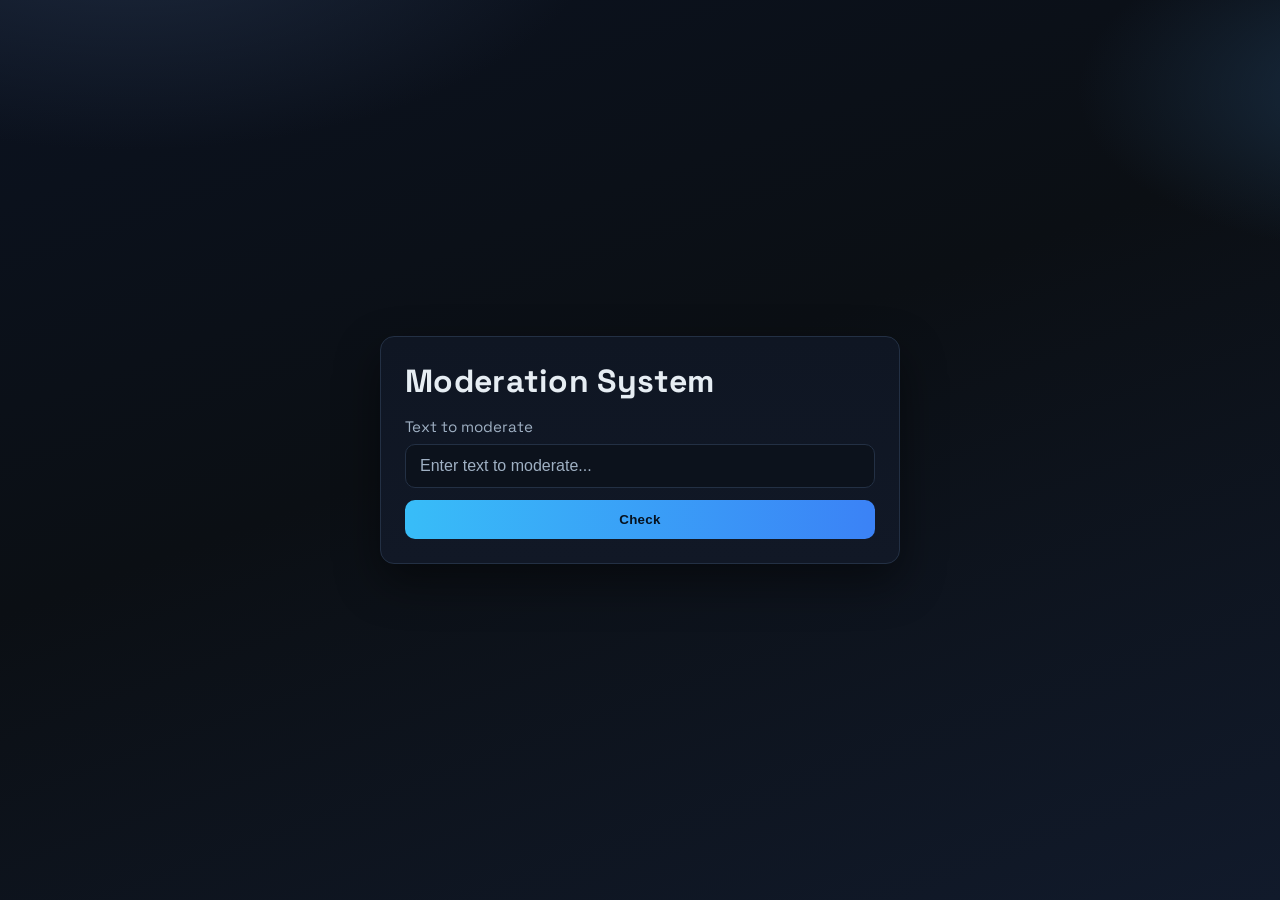
==== www/index.html @ 79d78698 "First commit" ====
<!DOCTYPE html>
<html lang="en">
<head>
    <meta charset="UTF-8">
    <meta name="viewport" content="width=device-width, initial-scale=1.0">
    <title>Moderation System</title>
    <style>
        @import url("https://fonts.googleapis.com/css2?family=Space+Grotesk:wght@400;600;700&display=swap");
        :root {
            color-scheme: dark;
            --bg-0: #0b0f14;
            --bg-1: #0b1220;
            --bg-2: #111a2b;
            --panel: #111826;
            --border: #233044;
            --text: #e6edf3;
            --muted: #9fb0c3;
            --accent-1: #38bdf8;
            --accent-2: #3b82f6;
            --accent-3: #6366f1;
            --ok: #6ee7b7;
            --ko: #fb7185;
        }
        * {
            box-sizing: border-box;
        }
        html,
        body {
            height: 100%;
            margin: 0;
        }
        body {
            font-family: "Space Grotesk", sans-serif;
            display: flex;
            align-items: center;
            justify-content: center;
            padding: 24px;
            color: var(--text);
            background:
                radial-gradient(800px 400px at 10% -10%, #1e2a3e 0%, transparent 60%),
                radial-gradient(600px 300px at 110% 10%, #1a2f45 0%, transparent 55%),
                linear-gradient(160deg, var(--bg-1) 0%, var(--bg-0) 45%, var(--bg-2) 100%);
        }
        .container {
            width: 100%;
            max-width: 520px;
            border: 1px solid var(--border);
            background: linear-gradient(180deg, #0f1623 0%, var(--panel) 100%);
            padding: 24px;
            border-radius: 14px;
            box-shadow: 0 18px 45px rgba(0, 0, 0, 0.45);
            position: relative;
            z-index: 1;
        }
        h1 {
            margin: 0 0 16px;
            font-weight: 700;
            letter-spacing: 0.3px;
        }
        label {
            display: block;
            margin-bottom: 8px;
            color: var(--muted);
            font-size: 0.95rem;
        }
        input {
            width: 100%;
            padding: 12px 14px;
            margin-bottom: 12px;
            border: 1px solid var(--border);
            border-radius: 10px;
            background: #0c121c;
            color: var(--text);
            font-size: 1rem;
            outline: none;
        }
        input:focus {
            border-color: #2f4461;
            box-shadow: 0 0 0 3px rgba(56, 189, 248, 0.15);
        }
        input::placeholder {
            color: var(--muted);
        }
        button {
            width: 100%;
            padding: 12px 14px;
            border: none;
            border-radius: 10px;
            color: #06121f;
            font-weight: 700;
            letter-spacing: 0.3px;
            cursor: pointer;
            background: linear-gradient(90deg, var(--accent-1), var(--accent-2), var(--accent-3));
            background-size: 200% 100%;
            transition: transform 180ms ease, box-shadow 200ms ease;
            animation: shimmer 3.5s ease infinite;
        }
        button:hover {
            transform: translateY(-1px) scale(1.01);
            box-shadow: 0 10px 22px rgba(59, 130, 246, 0.35);
        }
        button:active {
            transform: translateY(0) scale(0.99);
        }
        #result {
            margin-top: 16px;
            padding-left: 14px;
            min-height: 28px;
            font-size: 1.05rem;
            font-weight: 700;
        }
        #result.ok {
            color: var(--ok);
        }
        #result.ko {
            color: var(--ko);
        }

        /* ── full-screen watermark overlay ── */
        #bg-watermark {
            position: fixed;
            inset: 0;
            display: flex;
            align-items: center;
            justify-content: flex-start;
            pointer-events: none;
            z-index: 0;

            transform: translateX(100%);
            transition: transform 1.2s ease, opacity 0.6s ease;
            opacity: 0;
        }


        #bg-watermark.visible {
            /* opacity: 1; */
            opacity: 1;
            transform: translateX(0);
        }
        #bg-watermark .watermark-text {
            font-size: clamp(14rem, 45vw, 42rem);
            font-weight: 900;
            letter-spacing: 0.05em;
            user-select: none;
        }
        #bg-watermark.ok {
            background: radial-gradient(circle at 50% 50%, rgba(110, 231, 183, 0.12) 0%, transparent 70%);
        }
        #bg-watermark.ok .watermark-text {
            color: rgba(110, 231, 183, 0.14);
        }
        #bg-watermark.ko {
            background: radial-gradient(circle at 50% 50%, rgba(251, 113, 133, 0.12) 0%, transparent 70%);
        }
        #bg-watermark.ko .watermark-text {
            color: rgba(251, 113, 133, 0.14);
        }

        @keyframes shimmer {
            0% {
                background-position: 0% 50%;
            }
            50% {
                background-position: 100% 50%;
            }
            100% {
                background-position: 0% 50%;
            }
        }
    </style>
</head>
<body>
    <!-- full-screen watermark -->
    <div id="bg-watermark">
        <span class="watermark-text"></span>
    </div>

    <div class="container">
        <h1>Moderation System</h1>
        <form id="moderationForm">
            <label for="inputText">Text to moderate</label>
            <input id="inputText" name="text" placeholder="Enter text to moderate..." required />
            <button type="submit">Check</button>
        </form>
        <div id="result" style="display: none"></div>
    </div>

    <script>
        const form = document.getElementById('moderationForm');
        const resultDiv = document.getElementById('result');
        const watermark = document.getElementById('bg-watermark');
        const watermarkText = watermark.querySelector('.watermark-text');

        function showResult(result) {
            const cls = result === 'OK' ? 'ok' : 'ko';

            // small inline result
            resultDiv.textContent = result;
            resultDiv.className = cls;
            resultDiv.style.display = 'block';

            // reset watermark: snap to hidden state immediately
            watermark.classList.remove('visible', 'ok', 'ko');
            watermark.style.transition = 'none';
            void watermark.offsetWidth;           // force reflow

            // re-enable transition and trigger fade/slide in
            watermark.style.transition = '';
            watermarkText.textContent = result;
            watermark.classList.add(cls, 'visible');
        }

        form.addEventListener('submit', async (event) => {
            event.preventDefault();
            const input = document.getElementById('inputText').value;

            try {
                const response = await fetch('/moderate', {
                    method: 'POST',
                    headers: {
                        'Content-Type': 'application/json',
                    },
                    body: JSON.stringify({ text: input })
                });

                const data = await response.json();
                showResult((data.result || 'KO').toUpperCase());
            } catch (error) {
                console.error('Error:', error);
                showResult('KO');
            }
        });
    </script>
</body>
</html>
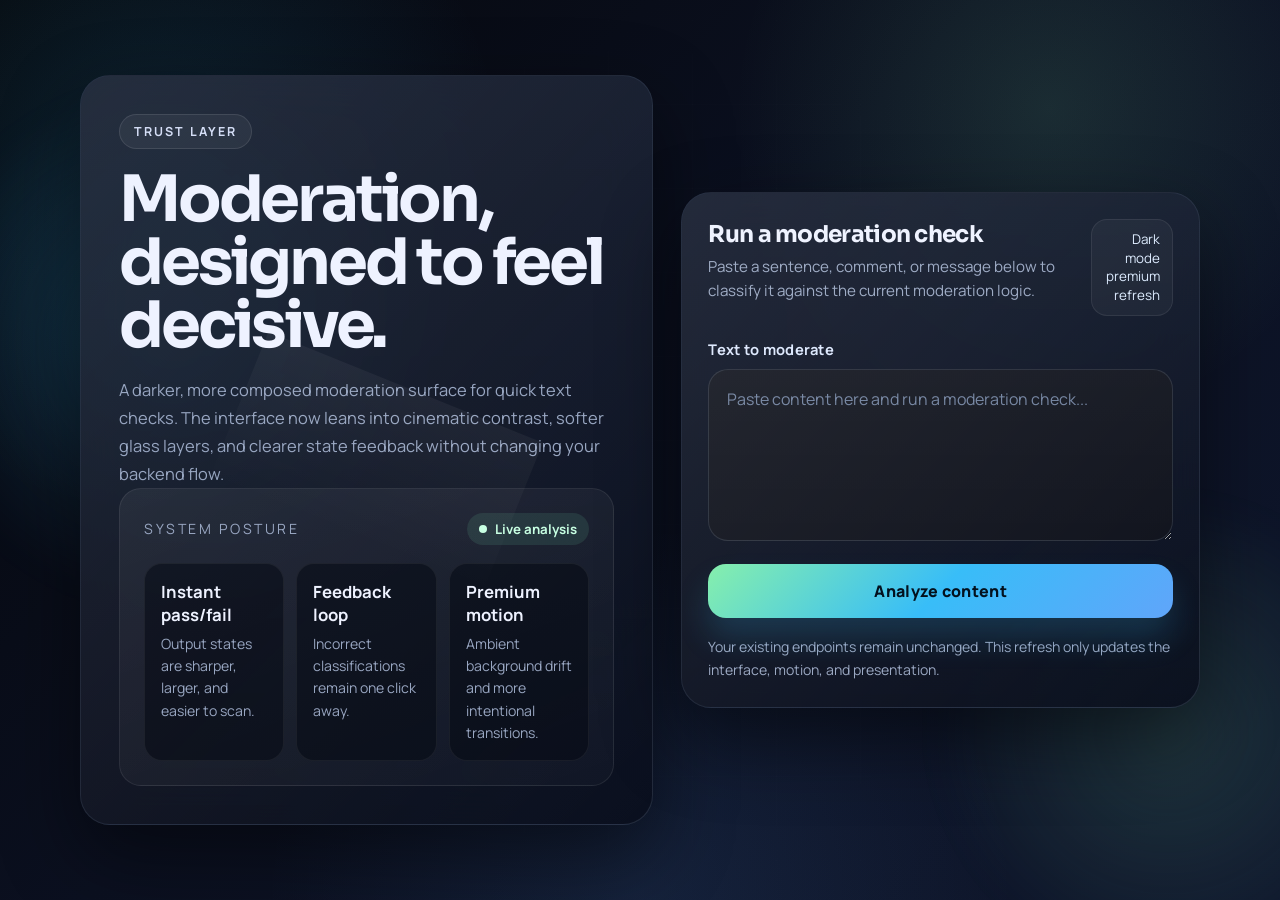
==== commit 8b4c3d72: "Enhance moderation system with detailed explanations for decisions - Implemented `_single_word_expla" ====
--- a/www/index.html
+++ b/www/index.html
@@ -1,218 +1,995 @@
 <!DOCTYPE html>
 <html lang="en">
+
 <head>
     <meta charset="UTF-8">
     <meta name="viewport" content="width=device-width, initial-scale=1.0">
     <title>Moderation System</title>
     <style>
-        @import url("https://fonts.googleapis.com/css2?family=Space+Grotesk:wght@400;600;700&display=swap");
+        @import url("https://fonts.googleapis.com/css2?family=Manrope:wght@400;500;600;700;800&family=Sora:wght@500;600;700&display=swap");
+
         :root {
             color-scheme: dark;
-            --bg-0: #0b0f14;
-            --bg-1: #0b1220;
-            --bg-2: #111a2b;
-            --panel: #111826;
-            --border: #233044;
-            --text: #e6edf3;
-            --muted: #9fb0c3;
-            --accent-1: #38bdf8;
-            --accent-2: #3b82f6;
-            --accent-3: #6366f1;
-            --ok: #6ee7b7;
-            --ko: #fb7185;
-        }
+            --bg-0: #05070b;
+            --bg-1: #0b1020;
+            --bg-2: #0f172d;
+            --panel: rgba(9, 14, 28, 0.76);
+            --panel-strong: rgba(16, 24, 43, 0.92);
+            --panel-soft: rgba(255, 255, 255, 0.04);
+            --border: rgba(151, 164, 190, 0.18);
+            --border-strong: rgba(151, 164, 190, 0.28);
+            --text: #eef2ff;
+            --muted: #98a6c1;
+            --accent-1: #86efac;
+            --accent-2: #38bdf8;
+            --accent-3: #60a5fa;
+            --ok: #7ef0bd;
+            --ko: #ff7c97;
+            --shadow: 0 30px 80px rgba(0, 0, 0, 0.48);
+            --radius-xl: 30px;
+            --radius-lg: 22px;
+            --radius-md: 16px;
+        }
+
         * {
             box-sizing: border-box;
         }
+
         html,
         body {
-            height: 100%;
+            min-height: 100%;
             margin: 0;
         }
+
         body {
-            font-family: "Space Grotesk", sans-serif;
+            font-family: "Manrope", sans-serif;
+            color: var(--text);
+            background:
+                radial-gradient(circle at 12% 18%, rgba(56, 189, 248, 0.14), transparent 26%),
+                radial-gradient(circle at 82% 12%, rgba(134, 239, 172, 0.12), transparent 24%),
+                radial-gradient(circle at 50% 100%, rgba(96, 165, 250, 0.1), transparent 34%),
+                linear-gradient(135deg, var(--bg-0) 0%, var(--bg-1) 45%, var(--bg-2) 100%);
+            overflow-x: hidden;
+        }
+
+        body::before,
+        body::after {
+            content: "";
+            position: fixed;
+            inset: auto;
+            pointer-events: none;
+            z-index: 0;
+            filter: blur(18px);
+            animation: drift 18s ease-in-out infinite;
+        }
+
+        body::before {
+            top: 8%;
+            left: -8%;
+            width: 34rem;
+            height: 34rem;
+            background: radial-gradient(circle, rgba(56, 189, 248, 0.2) 0%, rgba(56, 189, 248, 0) 68%);
+        }
+
+        body::after {
+            right: -10%;
+            bottom: -8%;
+            width: 30rem;
+            height: 30rem;
+            background: radial-gradient(circle, rgba(134, 239, 172, 0.14) 0%, rgba(134, 239, 172, 0) 70%);
+            animation-duration: 22s;
+            animation-direction: reverse;
+        }
+
+        .page {
+            position: relative;
+            z-index: 1;
+            min-height: 100vh;
+            display: grid;
+            place-items: center;
+            padding: 40px 24px;
+        }
+
+        .page::before {
+            content: "";
+            position: absolute;
+            inset: 20px;
+            border-radius: 36px;
+            background-image:
+                linear-gradient(rgba(255, 255, 255, 0.035) 1px, transparent 1px),
+                linear-gradient(90deg, rgba(255, 255, 255, 0.035) 1px, transparent 1px);
+            background-size: 84px 84px;
+            mask-image: radial-gradient(circle at center, black 46%, transparent 88%);
+            opacity: 0.28;
+            pointer-events: none;
+        }
+
+        .shell {
+            width: min(1120px, 100%);
+            display: grid;
+            grid-template-columns: minmax(0, 1.05fr) minmax(380px, 0.95fr);
+            gap: 28px;
+            align-items: stretch;
+        }
+
+        .panel {
+            position: relative;
+            overflow: hidden;
+            border: 1px solid var(--border);
+            border-radius: var(--radius-xl);
+            background: linear-gradient(180deg, rgba(16, 24, 43, 0.8) 0%, rgba(9, 14, 28, 0.88) 100%);
+            backdrop-filter: blur(24px);
+            box-shadow: var(--shadow);
+        }
+
+        .panel::before {
+            content: "";
+            position: absolute;
+            inset: 0;
+            background: linear-gradient(135deg, rgba(255, 255, 255, 0.09), rgba(255, 255, 255, 0));
+            pointer-events: none;
+        }
+
+        .hero {
+            padding: 38px;
+            display: flex;
+            flex-direction: column;
+            justify-content: space-between;
+            min-height: 640px;
+        }
+
+        .hero-copy,
+        .form-panel,
+        .signal-card,
+        .metric,
+        .result-panel {
+            opacity: 0;
+            transform: translateY(18px);
+            animation: rise-in 700ms cubic-bezier(0.22, 1, 0.36, 1) forwards;
+        }
+
+        .form-panel {
+            animation-delay: 90ms;
+        }
+
+        .signal-card {
+            animation-delay: 160ms;
+        }
+
+        .metric:nth-child(1) {
+            animation-delay: 220ms;
+        }
+
+        .metric:nth-child(2) {
+            animation-delay: 280ms;
+        }
+
+        .metric:nth-child(3) {
+            animation-delay: 340ms;
+        }
+
+        .eyebrow {
+            width: fit-content;
+            margin-bottom: 20px;
+            padding: 8px 14px;
+            border: 1px solid rgba(255, 255, 255, 0.1);
+            border-radius: 999px;
+            background: rgba(255, 255, 255, 0.05);
+            color: #d5def6;
+            font-size: 0.78rem;
+            font-weight: 700;
+            letter-spacing: 0.16em;
+            text-transform: uppercase;
+        }
+
+        h1 {
+            margin: 0;
+            font-family: "Sora", sans-serif;
+            font-size: clamp(2.7rem, 5vw, 4.9rem);
+            line-height: 0.98;
+            letter-spacing: -0.05em;
+            max-width: 10ch;
+        }
+
+        .hero-copy p {
+            margin: 18px 0 0;
+            max-width: 56ch;
+            color: var(--muted);
+            font-size: 1.03rem;
+            line-height: 1.7;
+        }
+
+        .signal-card {
+            position: relative;
+            display: grid;
+            gap: 18px;
+            padding: 24px;
+            border-radius: var(--radius-lg);
+            border: 1px solid rgba(255, 255, 255, 0.08);
+            background: linear-gradient(160deg, rgba(255, 255, 255, 0.06), rgba(255, 255, 255, 0.025));
+        }
+
+        .signal-card::after {
+            content: "";
+            position: absolute;
+            inset: -40% auto auto 10%;
+            width: 60%;
+            height: 160%;
+            background: linear-gradient(180deg, rgba(255, 255, 255, 0.12), transparent 34%);
+            opacity: 0.38;
+            transform: rotate(22deg);
+        }
+
+        .signal-header {
             display: flex;
             align-items: center;
-            justify-content: center;
-            padding: 24px;
+            justify-content: space-between;
+            gap: 16px;
+        }
+
+        .signal-title {
+            font-size: 0.88rem;
+            color: var(--muted);
+            text-transform: uppercase;
+            letter-spacing: 0.18em;
+        }
+
+        .status-pill {
+            display: inline-flex;
+            align-items: center;
+            gap: 8px;
+            padding: 7px 12px;
+            border-radius: 999px;
+            background: rgba(126, 240, 189, 0.1);
+            color: #c7ffe2;
+            font-size: 0.83rem;
+            font-weight: 700;
+        }
+
+        .status-pill::before {
+            content: "";
+            width: 8px;
+            height: 8px;
+            border-radius: 50%;
+            background: currentColor;
+            box-shadow: 0 0 0 0 rgba(199, 255, 226, 0.55);
+            animation: pulse 2.4s infinite;
+        }
+
+        .signal-grid {
+            display: grid;
+            grid-template-columns: repeat(3, minmax(0, 1fr));
+            gap: 12px;
+        }
+
+        .metric {
+            padding: 16px;
+            border-radius: 18px;
+            background: rgba(5, 9, 19, 0.52);
+            border: 1px solid rgba(255, 255, 255, 0.06);
+        }
+
+        .metric strong {
+            display: block;
+            margin-bottom: 6px;
+            font-size: 1.05rem;
             color: var(--text);
+        }
+
+        .metric span {
+            color: var(--muted);
+            font-size: 0.88rem;
+            line-height: 1.45;
+        }
+
+        .form-panel {
+            padding: 26px;
+            display: grid;
+            gap: 22px;
+            align-self: center;
+        }
+
+        .panel-head {
+            display: flex;
+            align-items: flex-start;
+            justify-content: space-between;
+            gap: 18px;
+        }
+
+        .panel-head h2 {
+            margin: 0 0 6px;
+            font-family: "Sora", sans-serif;
+            font-size: 1.45rem;
+            letter-spacing: -0.03em;
+        }
+
+        .panel-head p {
+            margin: 0;
+            color: var(--muted);
+            line-height: 1.6;
+            font-size: 0.95rem;
+        }
+
+        .panel-chip {
+            padding: 10px 12px;
+            border-radius: 16px;
+            background: rgba(255, 255, 255, 0.04);
+            border: 1px solid rgba(255, 255, 255, 0.08);
+            color: #dbeafe;
+            font-size: 0.84rem;
+            line-height: 1.4;
+            text-align: right;
+        }
+
+        form {
+            display: grid;
+            gap: 18px;
+        }
+
+        label {
+            display: inline-block;
+            margin-bottom: 10px;
+            color: #dce7fd;
+            font-size: 0.92rem;
+            font-weight: 700;
+            letter-spacing: 0.02em;
+        }
+
+        textarea {
+            width: 100%;
+            min-height: 172px;
+            resize: vertical;
+            padding: 16px 18px;
+            border-radius: 20px;
+            border: 1px solid var(--border);
             background:
-                radial-gradient(800px 400px at 10% -10%, #1e2a3e 0%, transparent 60%),
-                radial-gradient(600px 300px at 110% 10%, #1a2f45 0%, transparent 55%),
-                linear-gradient(160deg, var(--bg-1) 0%, var(--bg-0) 45%, var(--bg-2) 100%);
-        }
-        .container {
-            width: 100%;
-            max-width: 520px;
+                linear-gradient(180deg, rgba(255, 255, 255, 0.05), rgba(255, 255, 255, 0.03)),
+                rgba(6, 10, 20, 0.88);
+            color: var(--text);
+            font: inherit;
+            font-size: 1rem;
+            line-height: 1.65;
+            outline: none;
+            transition: border-color 180ms ease, box-shadow 180ms ease, transform 180ms ease;
+        }
+
+        textarea::placeholder {
+            color: #71829f;
+        }
+
+        textarea:focus {
+            border-color: rgba(96, 165, 250, 0.5);
+            box-shadow: 0 0 0 4px rgba(56, 189, 248, 0.12), inset 0 1px 0 rgba(255, 255, 255, 0.05);
+            transform: translateY(-1px);
+        }
+
+        .action-row {
+            display: flex;
+            flex-wrap: wrap;
+            gap: 12px;
+            align-items: center;
+        }
+
+        button {
+            appearance: none;
+            border: 0;
+            font: inherit;
+            cursor: pointer;
+            transition: transform 180ms ease, box-shadow 220ms ease, border-color 180ms ease, background 180ms ease;
+        }
+
+        .primary-btn {
+            position: relative;
+            flex: 1 1 240px;
+            overflow: hidden;
+            padding: 16px 22px;
+            border-radius: 18px;
+            background: linear-gradient(135deg, var(--accent-1) 0%, var(--accent-2) 50%, var(--accent-3) 100%);
+            color: #03111e;
+            font-weight: 800;
+            letter-spacing: 0.02em;
+            box-shadow: 0 20px 32px rgba(56, 189, 248, 0.18);
+        }
+
+        .primary-btn::before {
+            content: "";
+            position: absolute;
+            inset: 0;
+            background: linear-gradient(115deg, transparent 25%, rgba(255, 255, 255, 0.42) 50%, transparent 75%);
+            transform: translateX(-130%);
+        }
+
+        .primary-btn:hover {
+            transform: translateY(-2px);
+            box-shadow: 0 26px 42px rgba(56, 189, 248, 0.26);
+        }
+
+        .primary-btn:hover::before {
+            animation: sweep 900ms ease;
+        }
+
+        .primary-btn:active {
+            transform: translateY(0);
+        }
+
+        .primary-btn.is-loading {
+            color: rgba(3, 17, 30, 0.76);
+            pointer-events: none;
+            filter: saturate(0.85);
+        }
+
+        .secondary-btn {
+            display: none;
+            padding: 16px 18px;
+            border-radius: 18px;
             border: 1px solid var(--border);
-            background: linear-gradient(180deg, #0f1623 0%, var(--panel) 100%);
-            padding: 24px;
-            border-radius: 14px;
-            box-shadow: 0 18px 45px rgba(0, 0, 0, 0.45);
+            background: rgba(255, 255, 255, 0.04);
+            color: var(--text);
+            min-width: 170px;
+        }
+
+        .secondary-btn:hover {
+            transform: translateY(-2px);
+            border-color: var(--border-strong);
+            background: rgba(255, 255, 255, 0.07);
+        }
+
+        .note {
+            color: var(--muted);
+            font-size: 0.88rem;
+            line-height: 1.6;
+        }
+
+        .result-panel {
             position: relative;
-            z-index: 1;
-        }
-        h1 {
-            margin: 0 0 16px;
+            display: none;
+            overflow: hidden;
+            padding: 22px;
+            border-radius: 22px;
+            border: 1px solid rgba(255, 255, 255, 0.08);
+            background: linear-gradient(180deg, rgba(255, 255, 255, 0.05), rgba(255, 255, 255, 0.02));
+            transition: border-color 220ms ease, box-shadow 220ms ease, background 220ms ease;
+        }
+
+        .result-panel::before {
+            content: "";
+            position: absolute;
+            inset: -1px;
+            background: linear-gradient(120deg, rgba(255, 255, 255, 0.18), transparent 35%, transparent 65%, rgba(255, 255, 255, 0.08));
+            opacity: 0.35;
+            pointer-events: none;
+        }
+
+        .result-panel.ok {
+            border-color: rgba(126, 240, 189, 0.26);
+            box-shadow: inset 0 1px 0 rgba(255, 255, 255, 0.05), 0 14px 32px rgba(126, 240, 189, 0.09);
+        }
+
+        .result-panel.ko {
+            border-color: rgba(255, 124, 151, 0.28);
+            box-shadow: inset 0 1px 0 rgba(255, 255, 255, 0.05), 0 14px 32px rgba(255, 124, 151, 0.1);
+        }
+
+        .result-meta {
+            display: flex;
+            align-items: center;
+            justify-content: space-between;
+            gap: 18px;
+            margin-bottom: 16px;
+        }
+
+        .result-label {
+            font-size: 0.82rem;
+            color: var(--muted);
+            text-transform: uppercase;
+            letter-spacing: 0.2em;
+        }
+
+        .result-state {
+            display: inline-flex;
+            align-items: center;
+            gap: 10px;
+            padding: 8px 14px;
+            border-radius: 999px;
+            font-size: 0.85rem;
+            font-weight: 800;
+            letter-spacing: 0.08em;
+            text-transform: uppercase;
+        }
+
+        .result-panel.ok .result-state {
+            color: #d5ffea;
+            background: rgba(126, 240, 189, 0.12);
+        }
+
+        .result-panel.ko .result-state {
+            color: #ffd0da;
+            background: rgba(255, 124, 151, 0.12);
+        }
+
+        #result {
+            margin: 0;
+            font-family: "Sora", sans-serif;
+            font-size: clamp(2.4rem, 8vw, 4.2rem);
+            line-height: 1;
+            letter-spacing: -0.06em;
+        }
+
+        .result-panel.ok #result {
+            color: var(--ok);
+        }
+
+        .result-panel.ko #result {
+            color: var(--ko);
+        }
+
+        .result-copy {
+            margin-top: 12px;
+            color: var(--muted);
+            line-height: 1.7;
+            max-width: 52ch;
+        }
+
+        .explanation-box {
+            margin-top: 18px;
+            padding-top: 18px;
+            border-top: 1px solid rgba(255, 255, 255, 0.08);
+            display: grid;
+            gap: 14px;
+        }
+
+        .explanation-head {
+            display: flex;
+            align-items: center;
+            justify-content: space-between;
+            gap: 12px;
+            flex-wrap: wrap;
+        }
+
+        .explanation-title {
+            font-size: 0.82rem;
+            color: var(--muted);
+            text-transform: uppercase;
+            letter-spacing: 0.2em;
+        }
+
+        .explanation-mode {
+            padding: 6px 10px;
+            border-radius: 999px;
+            background: rgba(255, 255, 255, 0.05);
+            border: 1px solid rgba(255, 255, 255, 0.08);
+            color: #d6def1;
+            font-size: 0.78rem;
+            text-transform: capitalize;
+        }
+
+        .explanation-summary {
+            margin: 0;
+            color: #ced9f0;
+            line-height: 1.7;
+        }
+
+        .term-groups {
+            display: grid;
+            grid-template-columns: repeat(2, minmax(0, 1fr));
+            gap: 12px;
+        }
+
+        .term-group {
+            padding: 14px;
+            border-radius: 16px;
+            background: rgba(255, 255, 255, 0.035);
+            border: 1px solid rgba(255, 255, 255, 0.06);
+        }
+
+        .term-group h3 {
+            margin: 0 0 12px;
+            font-size: 0.86rem;
+            letter-spacing: 0.04em;
+            text-transform: uppercase;
+            color: #dbe7ff;
+        }
+
+        .term-list {
+            display: flex;
+            flex-wrap: wrap;
+            gap: 8px;
+        }
+
+        .term-chip {
+            display: inline-flex;
+            align-items: center;
+            gap: 8px;
+            padding: 8px 10px;
+            border-radius: 999px;
+            font-size: 0.84rem;
             font-weight: 700;
-            letter-spacing: 0.3px;
-        }
-        label {
-            display: block;
-            margin-bottom: 8px;
+            letter-spacing: 0.01em;
+            background: rgba(255, 255, 255, 0.06);
+            border: 1px solid rgba(255, 255, 255, 0.08);
+            color: var(--text);
+        }
+
+        .term-chip.flagged {
+            background: rgba(255, 124, 151, 0.1);
+            border-color: rgba(255, 124, 151, 0.16);
+            color: #ffd4de;
+        }
+
+        .term-chip.allowed {
+            background: rgba(126, 240, 189, 0.1);
+            border-color: rgba(126, 240, 189, 0.16);
+            color: #d5ffea;
+        }
+
+        .term-score {
+            opacity: 0.82;
+            font-size: 0.78rem;
+        }
+
+        .empty-terms {
             color: var(--muted);
-            font-size: 0.95rem;
-        }
-        input {
-            width: 100%;
-            padding: 12px 14px;
-            margin-bottom: 12px;
-            border: 1px solid var(--border);
-            border-radius: 10px;
-            background: #0c121c;
-            color: var(--text);
-            font-size: 1rem;
-            outline: none;
-        }
-        input:focus {
-            border-color: #2f4461;
-            box-shadow: 0 0 0 3px rgba(56, 189, 248, 0.15);
-        }
-        input::placeholder {
-            color: var(--muted);
-        }
-        button {
-            width: 100%;
-            padding: 12px 14px;
-            border: none;
-            border-radius: 10px;
-            color: #06121f;
-            font-weight: 700;
-            letter-spacing: 0.3px;
-            cursor: pointer;
-            background: linear-gradient(90deg, var(--accent-1), var(--accent-2), var(--accent-3));
-            background-size: 200% 100%;
-            transition: transform 180ms ease, box-shadow 200ms ease;
-            animation: shimmer 3.5s ease infinite;
-        }
-        button:hover {
-            transform: translateY(-1px) scale(1.01);
-            box-shadow: 0 10px 22px rgba(59, 130, 246, 0.35);
-        }
-        button:active {
-            transform: translateY(0) scale(0.99);
-        }
-        #result {
-            margin-top: 16px;
-            padding-left: 14px;
-            min-height: 28px;
-            font-size: 1.05rem;
-            font-weight: 700;
-        }
-        #result.ok {
-            color: var(--ok);
-        }
-        #result.ko {
-            color: var(--ko);
-        }
-
-        /* ── full-screen watermark overlay ── */
+            font-size: 0.88rem;
+            line-height: 1.55;
+        }
+
+        #feedback-msg {
+            display: none;
+            color: #d7ffee;
+            font-size: 0.92rem;
+            padding: 14px 16px;
+            border-radius: 16px;
+            background: rgba(126, 240, 189, 0.08);
+            border: 1px solid rgba(126, 240, 189, 0.14);
+        }
+
         #bg-watermark {
             position: fixed;
             inset: 0;
-            display: flex;
-            align-items: center;
-            justify-content: flex-start;
+            display: grid;
+            place-items: center;
             pointer-events: none;
             z-index: 0;
-
-            transform: translateX(100%);
-            transition: transform 1.2s ease, opacity 0.6s ease;
             opacity: 0;
-        }
-
+            transform: scale(1.08);
+            transition: opacity 380ms ease, transform 900ms cubic-bezier(0.22, 1, 0.36, 1);
+        }
 
         #bg-watermark.visible {
-            /* opacity: 1; */
             opacity: 1;
-            transform: translateX(0);
-        }
+            transform: scale(1);
+        }
+
         #bg-watermark .watermark-text {
-            font-size: clamp(14rem, 45vw, 42rem);
-            font-weight: 900;
-            letter-spacing: 0.05em;
+            font-family: "Sora", sans-serif;
+            font-size: clamp(9rem, 28vw, 24rem);
+            font-weight: 700;
+            letter-spacing: -0.08em;
             user-select: none;
-        }
+            filter: blur(1px);
+        }
+
         #bg-watermark.ok {
-            background: radial-gradient(circle at 50% 50%, rgba(110, 231, 183, 0.12) 0%, transparent 70%);
-        }
+            background: radial-gradient(circle at center, rgba(126, 240, 189, 0.08), transparent 56%);
+        }
+
         #bg-watermark.ok .watermark-text {
-            color: rgba(110, 231, 183, 0.14);
-        }
+            color: rgba(126, 240, 189, 0.09);
+        }
+
         #bg-watermark.ko {
-            background: radial-gradient(circle at 50% 50%, rgba(251, 113, 133, 0.12) 0%, transparent 70%);
-        }
+            background: radial-gradient(circle at center, rgba(255, 124, 151, 0.08), transparent 56%);
+        }
+
         #bg-watermark.ko .watermark-text {
-            color: rgba(251, 113, 133, 0.14);
-        }
-
-        @keyframes shimmer {
+            color: rgba(255, 124, 151, 0.09);
+        }
+
+        @keyframes rise-in {
+            to {
+                opacity: 1;
+                transform: translateY(0);
+            }
+        }
+
+        @keyframes drift {
+            0%,
+            100% {
+                transform: translate3d(0, 0, 0) scale(1);
+            }
+
+            50% {
+                transform: translate3d(32px, -18px, 0) scale(1.05);
+            }
+        }
+
+        @keyframes pulse {
             0% {
-                background-position: 0% 50%;
-            }
-            50% {
-                background-position: 100% 50%;
-            }
+                box-shadow: 0 0 0 0 rgba(199, 255, 226, 0.55);
+            }
+
+            70% {
+                box-shadow: 0 0 0 10px rgba(199, 255, 226, 0);
+            }
+
             100% {
-                background-position: 0% 50%;
+                box-shadow: 0 0 0 0 rgba(199, 255, 226, 0);
+            }
+        }
+
+        @keyframes sweep {
+            from {
+                transform: translateX(-130%);
+            }
+
+            to {
+                transform: translateX(130%);
+            }
+        }
+
+        @media (max-width: 980px) {
+            .shell {
+                grid-template-columns: 1fr;
+            }
+
+            .hero {
+                min-height: auto;
+            }
+        }
+
+        @media (max-width: 640px) {
+            .page {
+                padding: 20px 14px;
+            }
+
+            .page::before {
+                inset: 12px;
+                background-size: 56px 56px;
+            }
+
+            .hero,
+            .form-panel {
+                padding: 22px;
+            }
+
+            .signal-grid {
+                grid-template-columns: 1fr;
+            }
+
+            .term-groups {
+                grid-template-columns: 1fr;
+            }
+
+            .panel-head {
+                flex-direction: column;
+            }
+
+            .panel-chip {
+                text-align: left;
+            }
+
+            .action-row {
+                flex-direction: column;
+            }
+
+            .primary-btn,
+            .secondary-btn {
+                width: 100%;
+            }
+
+            #bg-watermark .watermark-text {
+                font-size: clamp(7rem, 34vw, 12rem);
+            }
+        }
+
+        @media (prefers-reduced-motion: reduce) {
+            *,
+            *::before,
+            *::after {
+                animation: none !important;
+                transition: none !important;
+                scroll-behavior: auto !important;
             }
         }
     </style>
 </head>
+
 <body>
-    <!-- full-screen watermark -->
     <div id="bg-watermark">
         <span class="watermark-text"></span>
     </div>
 
-    <div class="container">
-        <h1>Moderation System</h1>
-        <form id="moderationForm">
-            <label for="inputText">Text to moderate</label>
-            <input id="inputText" name="text" placeholder="Enter text to moderate..." required />
-            <button type="submit">Check</button>
-        </form>
-        <div id="result" style="display: none"></div>
-    </div>
+    <main class="page">
+        <section class="shell">
+            <article class="panel hero">
+                <div class="hero-copy">
+                    <div class="eyebrow">Trust Layer</div>
+                    <h1>Moderation, designed to feel decisive.</h1>
+                    <p>
+                        A darker, more composed moderation surface for quick text checks. The interface now leans into
+                        cinematic contrast, softer glass layers, and clearer state feedback without changing your backend flow.
+                    </p>
+                </div>
+
+                <div class="signal-card">
+                    <div class="signal-header">
+                        <div>
+                            <div class="signal-title">System posture</div>
+                        </div>
+                        <div class="status-pill">Live analysis</div>
+                    </div>
+
+                    <div class="signal-grid">
+                        <div class="metric">
+                            <strong>Instant pass/fail</strong>
+                            <span>Output states are sharper, larger, and easier to scan.</span>
+                        </div>
+                        <div class="metric">
+                            <strong>Feedback loop</strong>
+                            <span>Incorrect classifications remain one click away.</span>
+                        </div>
+                        <div class="metric">
+                            <strong>Premium motion</strong>
+                            <span>Ambient background drift and more intentional transitions.</span>
+                        </div>
+                    </div>
+                </div>
+            </article>
+
+            <article class="panel form-panel">
+                <div class="panel-head">
+                    <div>
+                        <h2>Run a moderation check</h2>
+                        <p>Paste a sentence, comment, or message below to classify it against the current moderation logic.</p>
+                    </div>
+                    <div class="panel-chip">
+                        Dark mode<br>
+                        premium refresh
+                    </div>
+                </div>
+
+                <form id="moderationForm">
+                    <div>
+                        <label for="inputText">Text to moderate</label>
+                        <textarea id="inputText" name="text" placeholder="Paste content here and run a moderation check..." required></textarea>
+                    </div>
+
+                    <div class="action-row">
+                        <button id="submit-btn" class="primary-btn" type="submit">Analyze content</button>
+                        <button id="feedback-btn" class="secondary-btn" type="button">Flag incorrect result</button>
+                    </div>
+
+                    <div class="note">Your existing endpoints remain unchanged. This refresh only updates the interface, motion, and presentation.</div>
+                </form>
+
+                <section id="result-panel" class="result-panel" aria-live="polite">
+                    <div class="result-meta">
+                        <div class="result-label">Classification</div>
+                        <div id="result-state" class="result-state">Awaiting result</div>
+                    </div>
+                    <div id="result"></div>
+                    <p id="result-copy" class="result-copy"></p>
+                    <div id="explanation-box" class="explanation-box" style="display: none;">
+                        <div class="explanation-head">
+                            <div class="explanation-title">Why this result happened</div>
+                            <div id="explanation-mode" class="explanation-mode"></div>
+                        </div>
+                        <p id="explanation-summary" class="explanation-summary"></p>
+                        <div class="term-groups">
+                            <section class="term-group">
+                                <h3>Terms pushing toward flagged</h3>
+                                <div id="flagged-terms" class="term-list"></div>
+                            </section>
+                            <section class="term-group">
+                                <h3>Terms pushing toward allowed</h3>
+                                <div id="allowed-terms" class="term-list"></div>
+                            </section>
+                        </div>
+                    </div>
+                </section>
+
+                <div id="feedback-msg">Feedback captured. This sample has been marked for review.</div>
+            </article>
+        </section>
+    </main>
 
     <script>
         const form = document.getElementById('moderationForm');
         const resultDiv = document.getElementById('result');
+        const resultPanel = document.getElementById('result-panel');
+        const resultState = document.getElementById('result-state');
+        const resultCopy = document.getElementById('result-copy');
+        const explanationBox = document.getElementById('explanation-box');
+        const explanationMode = document.getElementById('explanation-mode');
+        const explanationSummary = document.getElementById('explanation-summary');
+        const flaggedTerms = document.getElementById('flagged-terms');
+        const allowedTerms = document.getElementById('allowed-terms');
         const watermark = document.getElementById('bg-watermark');
         const watermarkText = watermark.querySelector('.watermark-text');
-
-        function showResult(result) {
+        const feedbackBtn = document.getElementById('feedback-btn');
+        const feedbackMsg = document.getElementById('feedback-msg');
+        const submitBtn = document.getElementById('submit-btn');
+
+        let lastInput = '';
+        let lastResult = '';
+
+        function renderTerms(container, terms, variant) {
+            container.innerHTML = '';
+
+            if (!terms || terms.length === 0) {
+                const empty = document.createElement('div');
+                empty.className = 'empty-terms';
+                empty.textContent = 'No strong term-level signals were available for this side of the decision.';
+                container.appendChild(empty);
+                return;
+            }
+
+            terms.forEach((item) => {
+                const chip = document.createElement('div');
+                chip.className = `term-chip ${variant}`;
+                chip.innerHTML = `<span>${item.term}</span><span class="term-score">${item.score}</span>`;
+                container.appendChild(chip);
+            });
+        }
+
+        function showExplanation(explanation) {
+            if (!explanation) {
+                explanationBox.style.display = 'none';
+                return;
+            }
+
+            explanationMode.textContent = (explanation.mode || 'analysis').replace('_', ' ');
+            explanationSummary.textContent = explanation.summary || 'No explanation is currently available.';
+            renderTerms(flaggedTerms, explanation.flagged_terms, 'flagged');
+            renderTerms(allowedTerms, explanation.allowed_terms, 'allowed');
+            explanationBox.style.display = 'grid';
+        }
+
+        function showResult(result, explanation) {
             const cls = result === 'OK' ? 'ok' : 'ko';
-
-            // small inline result
+            const copy = result === 'OK'
+                ? 'This submission passed the current moderation check and appears safe under the configured rules.'
+                : 'This submission was flagged by the current moderation check and may require intervention.';
+            const stateText = result === 'OK' ? 'Approved' : 'Flagged';
+
             resultDiv.textContent = result;
-            resultDiv.className = cls;
-            resultDiv.style.display = 'block';
-
-            // reset watermark: snap to hidden state immediately
+            resultPanel.className = `result-panel ${cls}`;
+            resultPanel.style.display = 'block';
+            resultState.textContent = stateText;
+            resultCopy.textContent = copy;
+            showExplanation(explanation);
+
+            resultPanel.style.animation = 'none';
+            void resultPanel.offsetWidth;
+            resultPanel.style.animation = 'rise-in 420ms cubic-bezier(0.22, 1, 0.36, 1) forwards';
+
             watermark.classList.remove('visible', 'ok', 'ko');
             watermark.style.transition = 'none';
-            void watermark.offsetWidth;           // force reflow
-
-            // re-enable transition and trigger fade/slide in
+            void watermark.offsetWidth;
+
             watermark.style.transition = '';
             watermarkText.textContent = result;
             watermark.classList.add(cls, 'visible');
+
+            feedbackBtn.style.display = 'block';
+            feedbackMsg.style.display = 'none';
+        }
+
+        function setSubmitting(isSubmitting) {
+            submitBtn.classList.toggle('is-loading', isSubmitting);
+            submitBtn.textContent = isSubmitting ? 'Analyzing...' : 'Analyze content';
         }
 
         form.addEventListener('submit', async (event) => {
             event.preventDefault();
-            const input = document.getElementById('inputText').value;
+            const input = document.getElementById('inputText').value.trim();
+
+            if (!input) {
+                return;
+            }
+
+            lastInput = input;
+            setSubmitting(true);
 
             try {
                 const response = await fetch('/moderate', {
@@ -224,12 +1001,37 @@
                 });
 
                 const data = await response.json();
-                showResult((data.result || 'KO').toUpperCase());
+                lastResult = (data.result || 'ko').toLowerCase();
+                showResult(lastResult.toUpperCase(), data.explanation || null);
             } catch (error) {
                 console.error('Error:', error);
-                showResult('KO');
+                lastResult = 'ko';
+                showResult('KO', null);
+            } finally {
+                setSubmitting(false);
+            }
+        });
+
+        feedbackBtn.addEventListener('click', async () => {
+            try {
+                await fetch('/feedback', {
+                    method: 'POST',
+                    headers: {
+                        'Content-Type': 'application/json',
+                    },
+                    body: JSON.stringify({
+                        text: lastInput,
+                        original_result: lastResult
+                    })
+                });
+
+                feedbackBtn.style.display = 'none';
+                feedbackMsg.style.display = 'block';
+            } catch (error) {
+                console.error('Error sending feedback:', error);
             }
         });
     </script>
 </body>
+
 </html>
